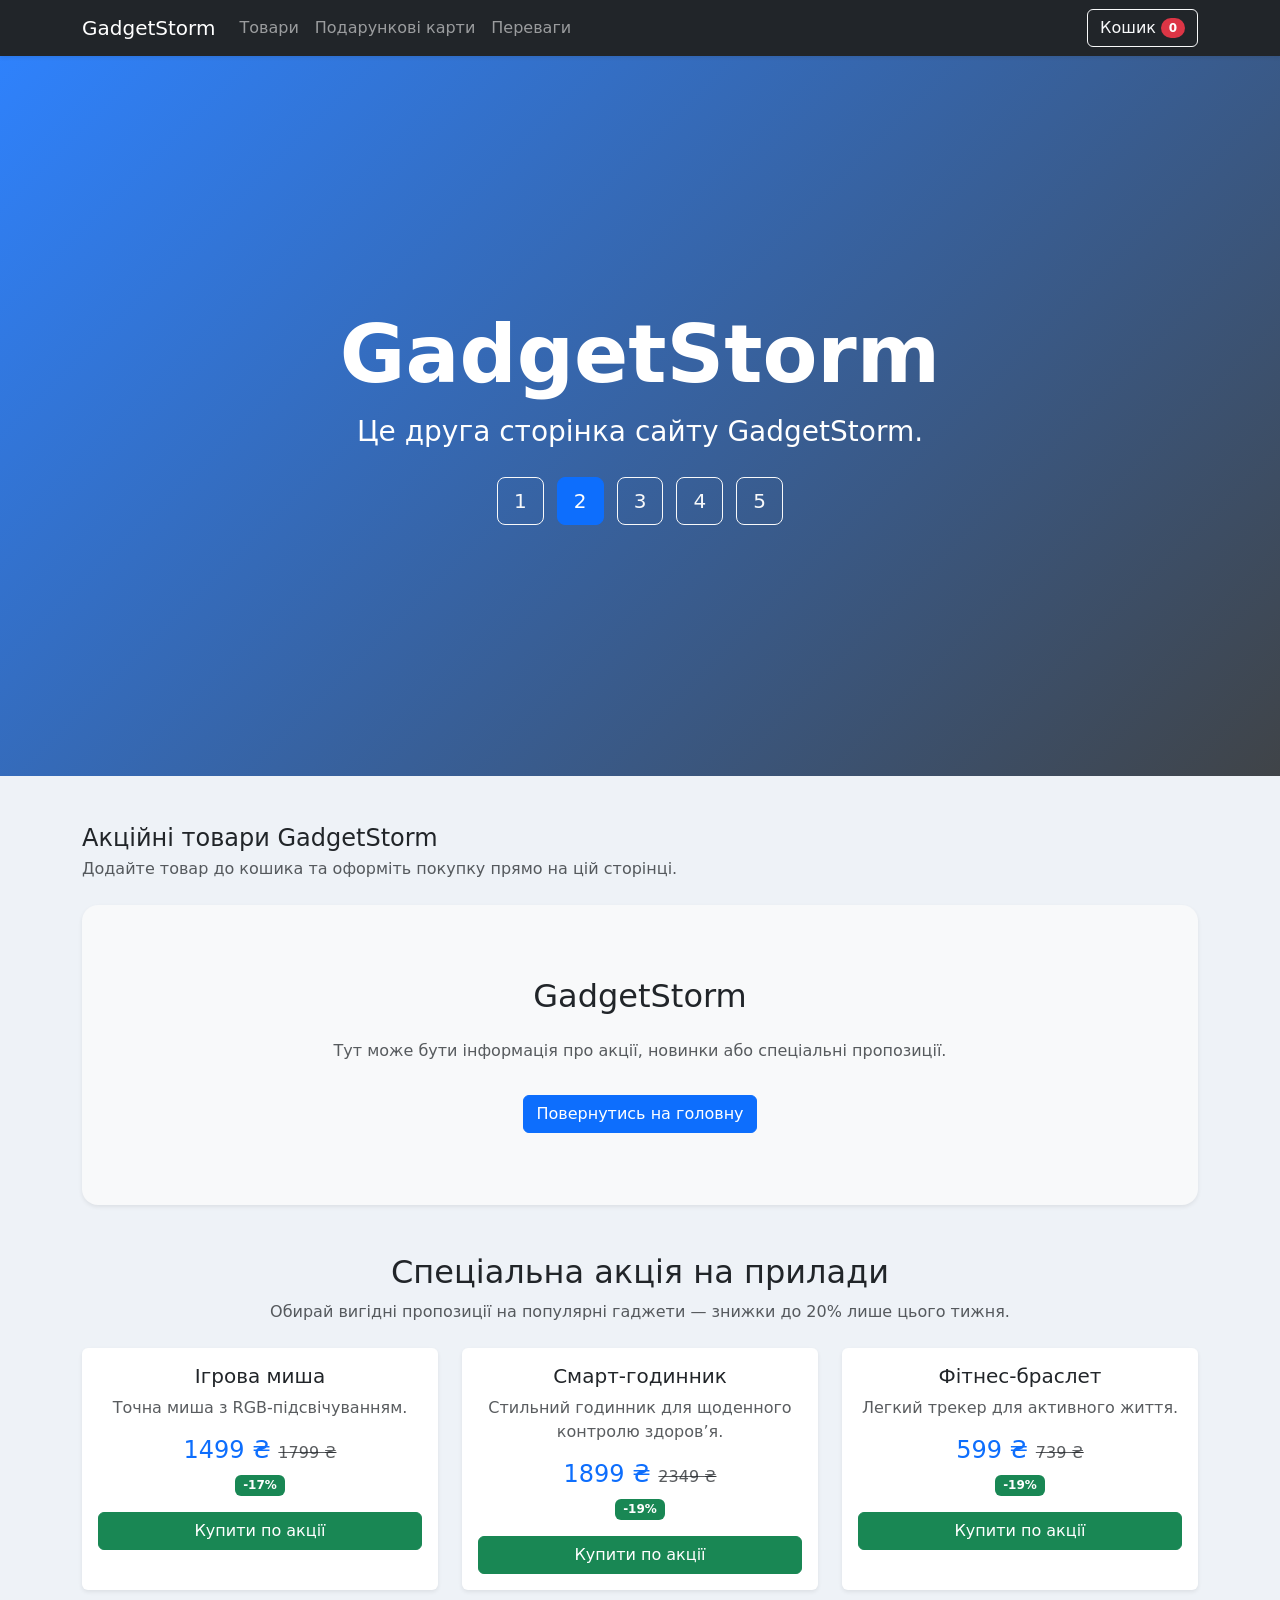
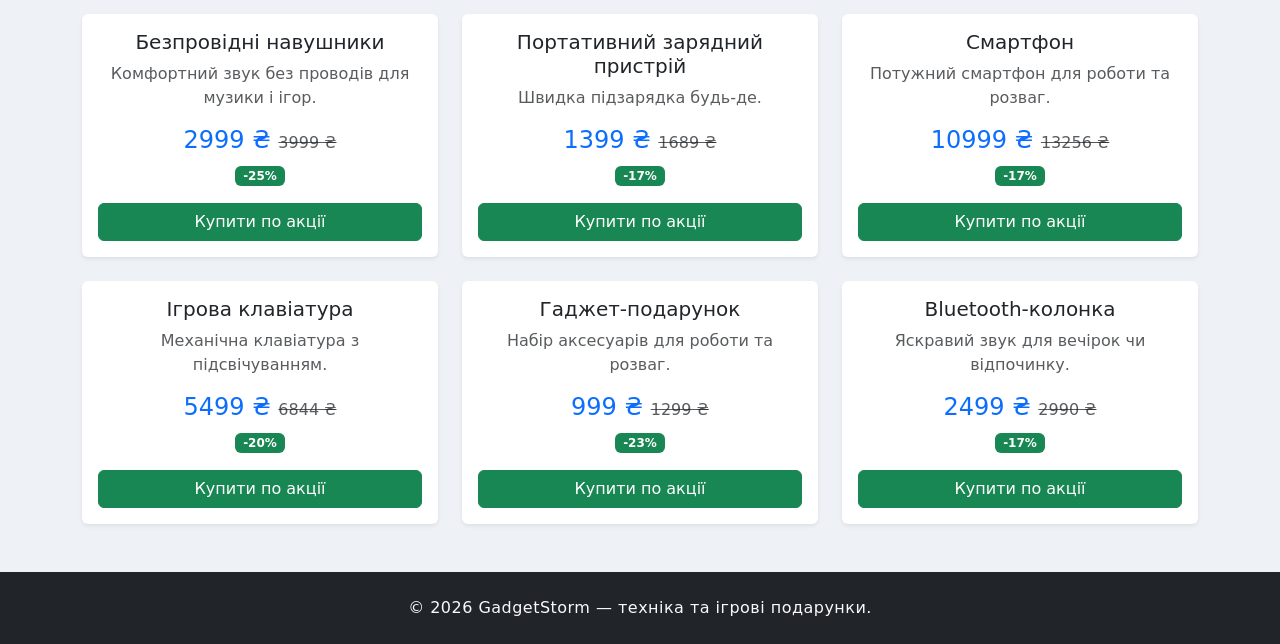
==== page2.html @ 37ad43d1 "Add files via upload" ====
<!doctype html>
<html lang="uk">
  <head>
    <meta charset="utf-8">
    <meta name="viewport" content="width=device-width, initial-scale=1">
    <title>GadgetStorm — Друга сторінка</title>
    <link href="https://cdn.jsdelivr.net/npm/bootstrap@5.3.8/dist/css/bootstrap.min.css" rel="stylesheet" integrity="sha384-sRIl4kxILFvY47J16cr9ZwB07vP4J8+LH7qKQnuqkuIAvNWLzeN8tE5YBujZqJLB" crossorigin="anonymous">
    <link rel="stylesheet" href="style.css">
  </head>
  <body>
    <nav class="navbar navbar-expand-lg navbar-dark bg-dark shadow-sm">
      <div class="container">
        <a class="navbar-brand" href="index.html">GadgetStorm</a>
        <button class="navbar-toggler" type="button" data-bs-toggle="collapse" data-bs-target="#navMenu" aria-controls="navMenu" aria-expanded="false" aria-label="Toggle navigation">
          <span class="navbar-toggler-icon"></span>
        </button>
        <div class="collapse navbar-collapse" id="navMenu">
          <ul class="navbar-nav me-auto mb-2 mb-lg-0">
            <li class="nav-item"><a class="nav-link" href="index.html#products">Товари</a></li>
            <li class="nav-item"><a class="nav-link" href="index.html#giftcards">Подарункові карти</a></li>
            <li class="nav-item"><a class="nav-link" href="index.html#features">Переваги</a></li>
          </ul>
          <div class="d-flex gap-2">
            <button class="btn btn-outline-light position-relative" type="button" data-bs-toggle="offcanvas" data-bs-target="#cartCanvas" aria-controls="cartCanvas">
              Кошик
              <span class="badge bg-danger rounded-pill" id="cartCount">0</span>
            </button>
          </div>
        </div>
      </div>
    </nav>

    <header class="hero text-white d-flex align-items-center">
      <div class="container text-center">
        <h1 class="display-1 fw-bold">GadgetStorm</h1>
        <p class="lead fs-3 mb-4">Це друга сторінка сайту GadgetStorm.</p>
        <a href="index.html" class="btn btn-outline-light btn-lg me-2">1</a>
        <a href="page2.html" class="btn btn-primary btn-lg me-2">2</a>
        <a href="page3.html" class="btn btn-outline-light btn-lg me-2">3</a>
        <a href="page4.html" class="btn btn-outline-light btn-lg me-2">4</a>
        <a href="page5.html" class="btn btn-outline-light btn-lg">5</a>
      </div>
    </header>

    <main class="container my-5">
      <div class="mb-4">
        <h4 class="mb-1">Акційні товари GadgetStorm</h4>
        <p class="text-muted mb-0">Додайте товар до кошика та оформіть покупку прямо на цій сторінці.</p>
      </div>

      <section class="py-5 bg-light rounded-4 shadow-sm text-center">
        <div class="container py-4">
          <h2 class="mb-4">GadgetStorm</h2>
          <p class="text-muted">Тут може бути інформація про акції, новинки або спеціальні пропозиції.</p>
          <a href="index.html" class="btn btn-primary mt-3">Повернутись на головну</a>
        </div>
      </section>

      <section class="mt-5">
        <div class="text-center mb-4">
          <h2>Спеціальна акція на прилади</h2>
          <p class="text-muted">Обирай вигідні пропозиції на популярні гаджети — знижки до 20% лише цього тижня.</p>
        </div>
        <div class="row g-4">
          <div class="col-md-4">
            <div class="card h-100 shadow-sm border-0">
              <div class="card-body text-center">
                <h5 class="card-title">Ігрова миша</h5>
                <p class="card-text text-muted">Точна миша з RGB-підсвічуванням.</p>
                <p class="h4 text-primary">1499 ₴ <span class="text-decoration-line-through text-muted fs-6">1799 ₴</span></p>
                <span class="badge bg-success">-17%</span>
                <button class="btn btn-success w-100 mt-3" type="button" onclick="addToCart(3)">Купити по акції</button>
              </div>
            </div>
          </div>
          <div class="col-md-4">
            <div class="card h-100 shadow-sm border-0">
              <div class="card-body text-center">
                <h5 class="card-title">Смарт-годинник</h5>
                <p class="card-text text-muted">Стильний годинник для щоденного контролю здоров’я.</p>
                <p class="h4 text-primary">1899 ₴ <span class="text-decoration-line-through text-muted fs-6">2349 ₴</span></p>
                <span class="badge bg-success">-19%</span>
                <button class="btn btn-success w-100 mt-3" type="button" onclick="addToCart(5)">Купити по акції</button>
              </div>
            </div>
          </div>
          <div class="col-md-4">
            <div class="card h-100 shadow-sm border-0">
              <div class="card-body text-center">
                <h5 class="card-title">Фітнес-браслет</h5>
                <p class="card-text text-muted">Легкий трекер для активного життя.</p>
                <p class="h4 text-primary">599 ₴ <span class="text-decoration-line-through text-muted fs-6">739 ₴</span></p>
                <span class="badge bg-success">-19%</span>
                <button class="btn btn-success w-100 mt-3" type="button" onclick="addToCart(6)">Купити по акції</button>
              </div>
            </div>
          </div>
          <div class="col-md-4">
            <div class="card h-100 shadow-sm border-0">
              <div class="card-body text-center">
                <h5 class="card-title">Безпровідні навушники</h5>
                <p class="card-text text-muted">Комфортний звук без проводів для музики і ігор.</p>
                <p class="h4 text-primary">2999 ₴ <span class="text-decoration-line-through text-muted fs-6">3999 ₴</span></p>
                <span class="badge bg-success">-25%</span>
                <button class="btn btn-success w-100 mt-3" type="button" onclick="addToCart(2)">Купити по акції</button>
              </div>
            </div>
          </div>
          <div class="col-md-4">
            <div class="card h-100 shadow-sm border-0">
              <div class="card-body text-center">
                <h5 class="card-title">Портативний зарядний пристрій</h5>
                <p class="card-text text-muted">Швидка підзарядка будь-де.</p>
                <p class="h4 text-primary">1399 ₴ <span class="text-decoration-line-through text-muted fs-6">1689 ₴</span></p>
                <span class="badge bg-success">-17%</span>
                <button class="btn btn-success w-100 mt-3" type="button" onclick="addToCart(7)">Купити по акції</button>
              </div>
            </div>
          </div>
          <div class="col-md-4">
            <div class="card h-100 shadow-sm border-0">
              <div class="card-body text-center">
                <h5 class="card-title">Смартфон</h5>
                <p class="card-text text-muted">Потужний смартфон для роботи та розваг.</p>
                <p class="h4 text-primary">10999 ₴ <span class="text-decoration-line-through text-muted fs-6">13256 ₴</span></p>
                <span class="badge bg-success">-17%</span>
                <button class="btn btn-success w-100 mt-3" type="button" onclick="addToCart(8)">Купити по акції</button>
              </div>
            </div>
          </div>
          <div class="col-md-4">
            <div class="card h-100 shadow-sm border-0">
              <div class="card-body text-center">
                <h5 class="card-title">Ігрова клавіатура</h5>
                <p class="card-text text-muted">Механічна клавіатура з підсвічуванням.</p>
                <p class="h4 text-primary">5499 ₴ <span class="text-decoration-line-through text-muted fs-6">6844 ₴</span></p>
                <span class="badge bg-success">-20%</span>
                <button class="btn btn-success w-100 mt-3" type="button" onclick="addToCart(4)">Купити по акції</button>
              </div>
            </div>
          </div>
          <div class="col-md-4">
            <div class="card h-100 shadow-sm border-0">
              <div class="card-body text-center">
                <h5 class="card-title">Гаджет-подарунок</h5>
                <p class="card-text text-muted">Набір аксесуарів для роботи та розваг.</p>
                <p class="h4 text-primary">999 ₴ <span class="text-decoration-line-through text-muted fs-6">1299 ₴</span></p>
                <span class="badge bg-success">-23%</span>
                <button class="btn btn-success w-100 mt-3" type="button" onclick="addToCart(9)">Купити по акції</button>
              </div>
            </div>
          </div>
          <div class="col-md-4">
            <div class="card h-100 shadow-sm border-0">
              <div class="card-body text-center">
                <h5 class="card-title">Bluetooth-колонка</h5>
                <p class="card-text text-muted">Яскравий звук для вечірок чи відпочинку.</p>
                <p class="h4 text-primary">2499 ₴ <span class="text-decoration-line-through text-muted fs-6">2990 ₴</span></p>
                <span class="badge bg-success">-17%</span>
                <button class="btn btn-success w-100 mt-3" type="button" onclick="addToCart(10)">Купити по акції</button>
              </div>
            </div>
          </div>
        </div>
      </section>

      <div class="offcanvas offcanvas-end" tabindex="-1" id="cartCanvas" aria-labelledby="cartCanvasLabel">
        <div class="offcanvas-header">
          <h5 class="offcanvas-title" id="cartCanvasLabel">Кошик покупок</h5>
          <button type="button" class="btn-close text-reset" data-bs-dismiss="offcanvas" aria-label="Закрити"></button>
        </div>
        <div class="offcanvas-body d-flex flex-column">
          <div id="cartItems" class="mb-4"></div>
          <div class="mt-auto">
            <div class="d-flex justify-content-between align-items-center mb-3">
              <span class="fw-semibold">Загалом:</span>
              <span id="cartTotal" class="fs-5">0 ₴</span>
            </div>
            <p class="small text-muted mb-3">Менеджер магазину: <strong>+380961374722</strong></p>
            <button id="checkoutButton" type="button" class="btn btn-success w-100">Оформити замовлення</button>
          </div>
        </div>
      </div>
    </main>

    <footer class="bg-dark text-light py-4 mt-5">
      <div class="container text-center">
        <p class="mb-0">© 2026 GadgetStorm — техніка та ігрові подарунки.</p>
      </div>
    </footer>

    <script src="https://cdn.jsdelivr.net/npm/bootstrap@5.3.8/dist/js/bootstrap.bundle.min.js" integrity="sha384-FKyoEForCGlyvwx9Hj09JcYn3nv7wiPVlz7YYwJrWVcXK/BmnVDxM+D2scQbITxI" crossorigin="anonymous"></script>
    <script src="script.js"></script>
  </body>
</html>
---- style.css ----
:root {
  --brand: #0d6efd;
  --bg-soft: #eef2f7;
  --hero-image: linear-gradient(135deg, rgba(13, 110, 253, 0.85), rgba(33, 37, 41, 0.85)), url('https://images.unsplash.com/photo-1518770660439-4636190af475?auto=format&fit=crop&w=1800&q=80');
}

html {
  scroll-behavior: smooth;
}

body {
  font-family: 'Inter', system-ui, sans-serif;
  background: var(--bg-soft);
  color: #212529;
}

.hero {
  min-height: 720px;
  background: var(--hero-image);
  background-size: cover;
  background-position: center;
  display: flex;
  align-items: center;
}

.hero .lead {
  max-width: 760px;
  margin: 0 auto;
}

.product-card {
  transition: transform 0.25s ease, box-shadow 0.25s ease;
}

.product-card:hover {
  transform: translateY(-10px);
  box-shadow: 0 24px 48px rgba(0, 0, 0, 0.14);
}

.product-image {
  height: 220px;
  object-fit: cover;
}

.product-price {
  font-size: 1.2rem;
  font-weight: 800;
}

.feature-card {
  background: #ffffff;
}

.feature-icon {
  font-size: 2.5rem;
}

.theme-dark {
  background: #121214;
  color: #f8f9fa;
}

.theme-dark .navbar,
.theme-dark footer,
.theme-dark .feature-card,
.theme-dark .product-card,
.theme-dark .modal-content {
  background: #1f2125;
  color: #f8f9fa;
}

.theme-dark .text-muted {
  color: #adb5bd !important;
}

.theme-dark .btn-outline-light {
  color: #f8f9fa;
  border-color: #f8f9fa;
}

.theme-dark .btn-outline-light:hover {
  background: rgba(248, 249, 250, 0.08);
}

.large-text {
  font-size: 1.15rem;
}

.modal-body {
  min-height: 240px;
}

.cart-item {
  border-bottom: 1px solid #dee2e6;
  padding-bottom: 1rem;
  margin-bottom: 1rem;
}

.cart-item:last-child {
  border-bottom: none;
  margin-bottom: 0;
  padding-bottom: 0;
}

.cart-empty {
  text-align: center;
  color: #6c757d;
}

footer {
  letter-spacing: 0.03em;
}
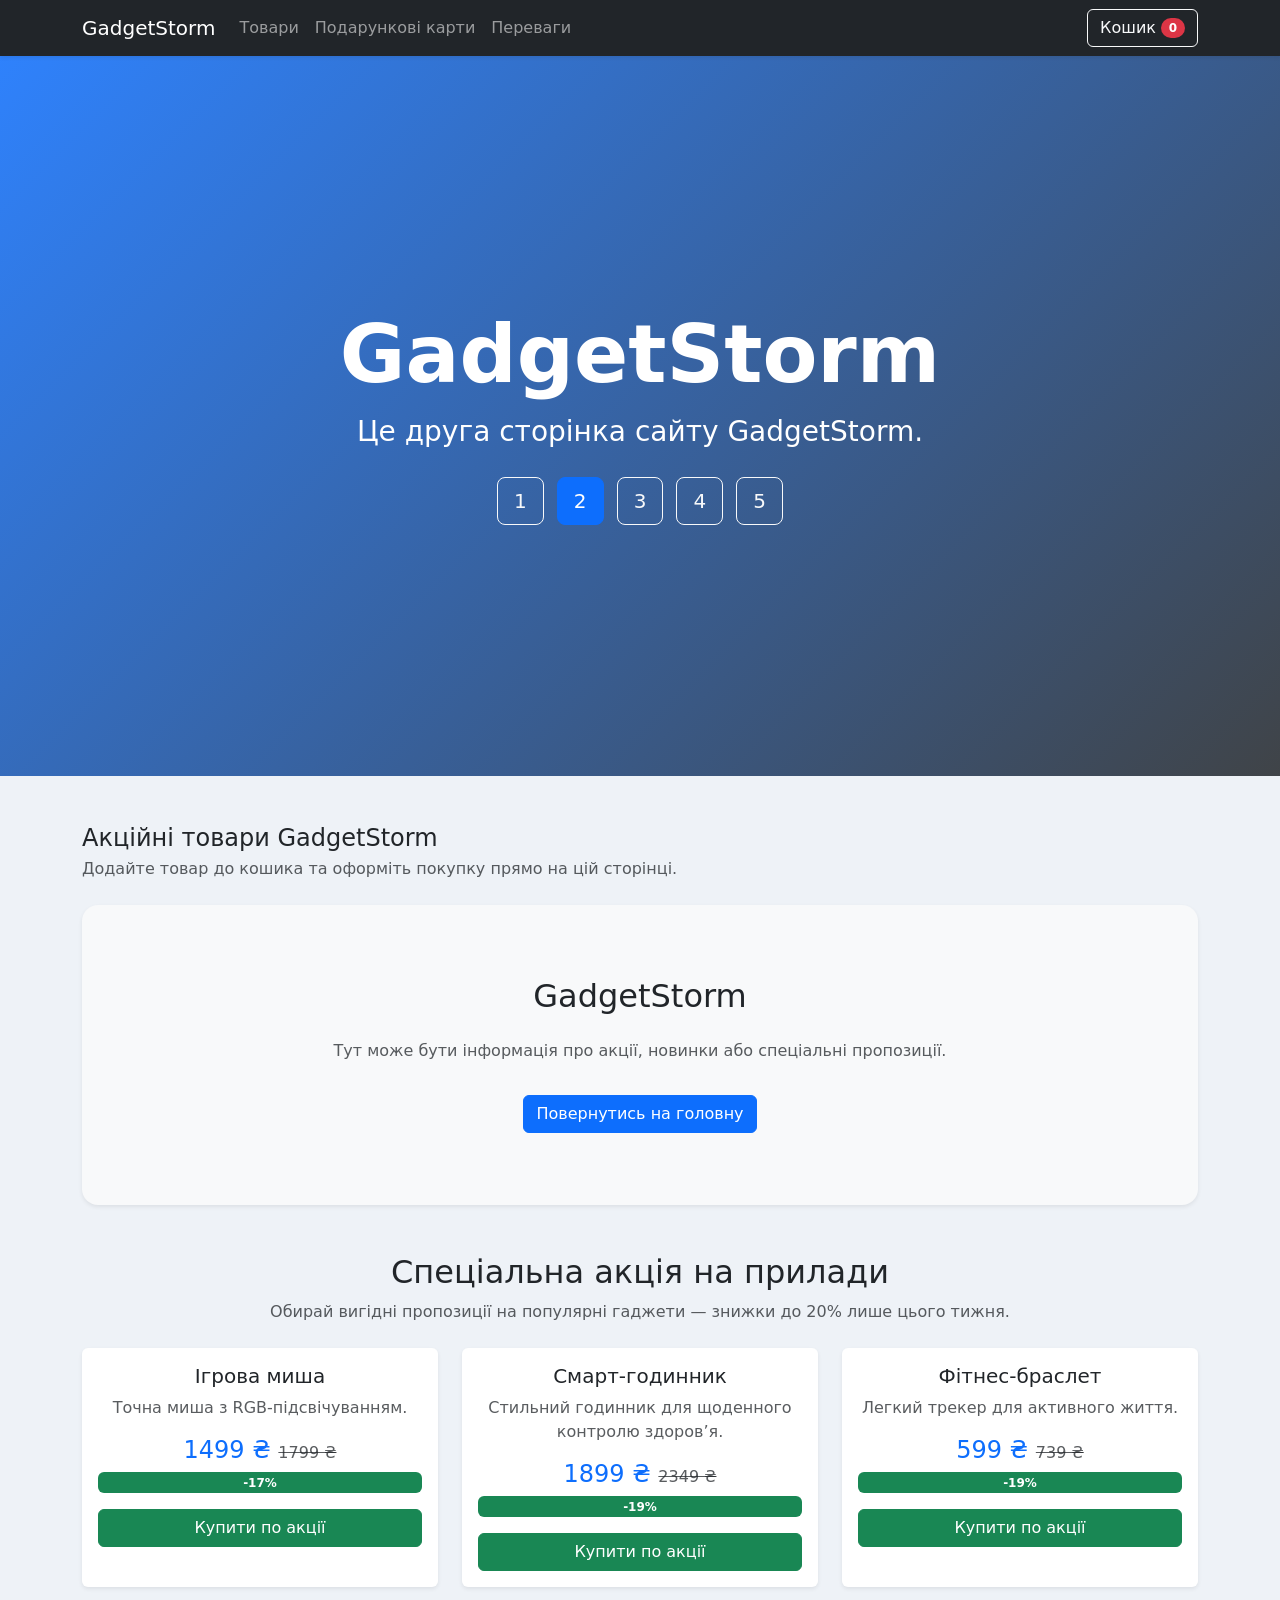
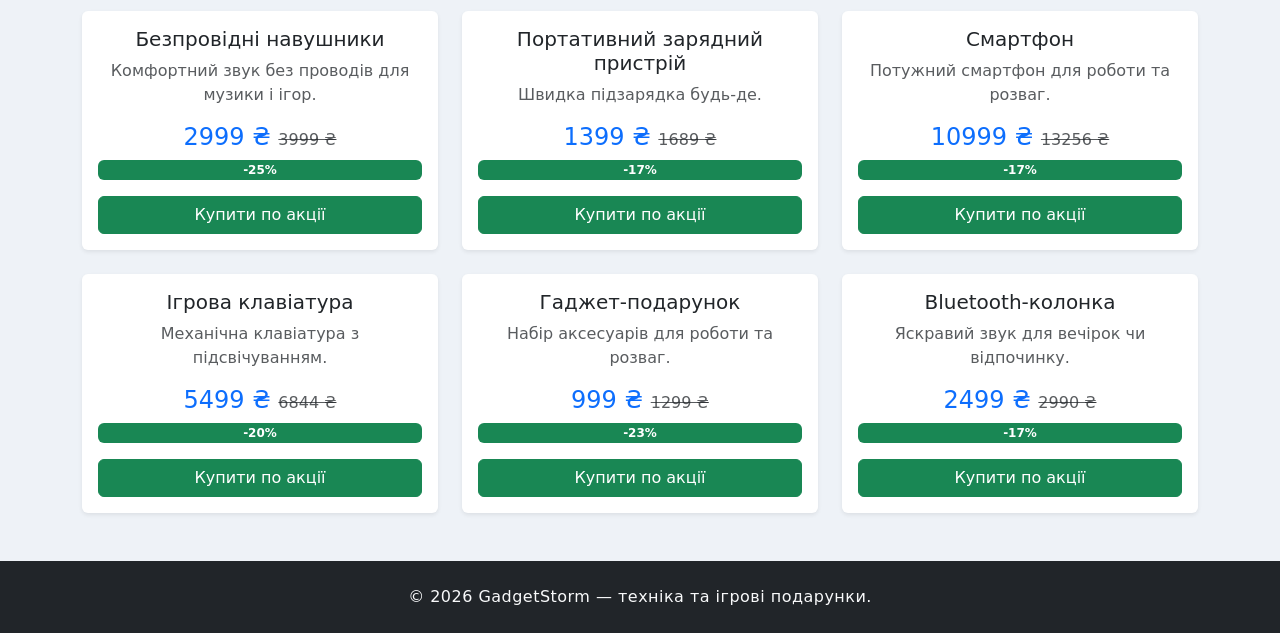
==== commit 41b0acdf: "Add files via upload" ====
--- a/page2.html
+++ b/page2.html
@@ -56,7 +56,7 @@
         </div>
       </section>
 
-      <section class="mt-5">
+      <section class="mt-5 page2-offers">
         <div class="text-center mb-4">
           <h2>Спеціальна акція на прилади</h2>
           <p class="text-muted">Обирай вигідні пропозиції на популярні гаджети — знижки до 20% лише цього тижня.</p>
--- a/style.css
+++ b/style.css
@@ -35,6 +35,15 @@
 .product-card:hover {
   transform: translateY(-10px);
   box-shadow: 0 24px 48px rgba(0, 0, 0, 0.14);
+}
+
+.page2-offers .card-body {
+  display: flex;
+  flex-direction: column;
+}
+
+.page2-offers .card-body .btn {
+  margin-top: auto;
 }
 
 .product-image {
